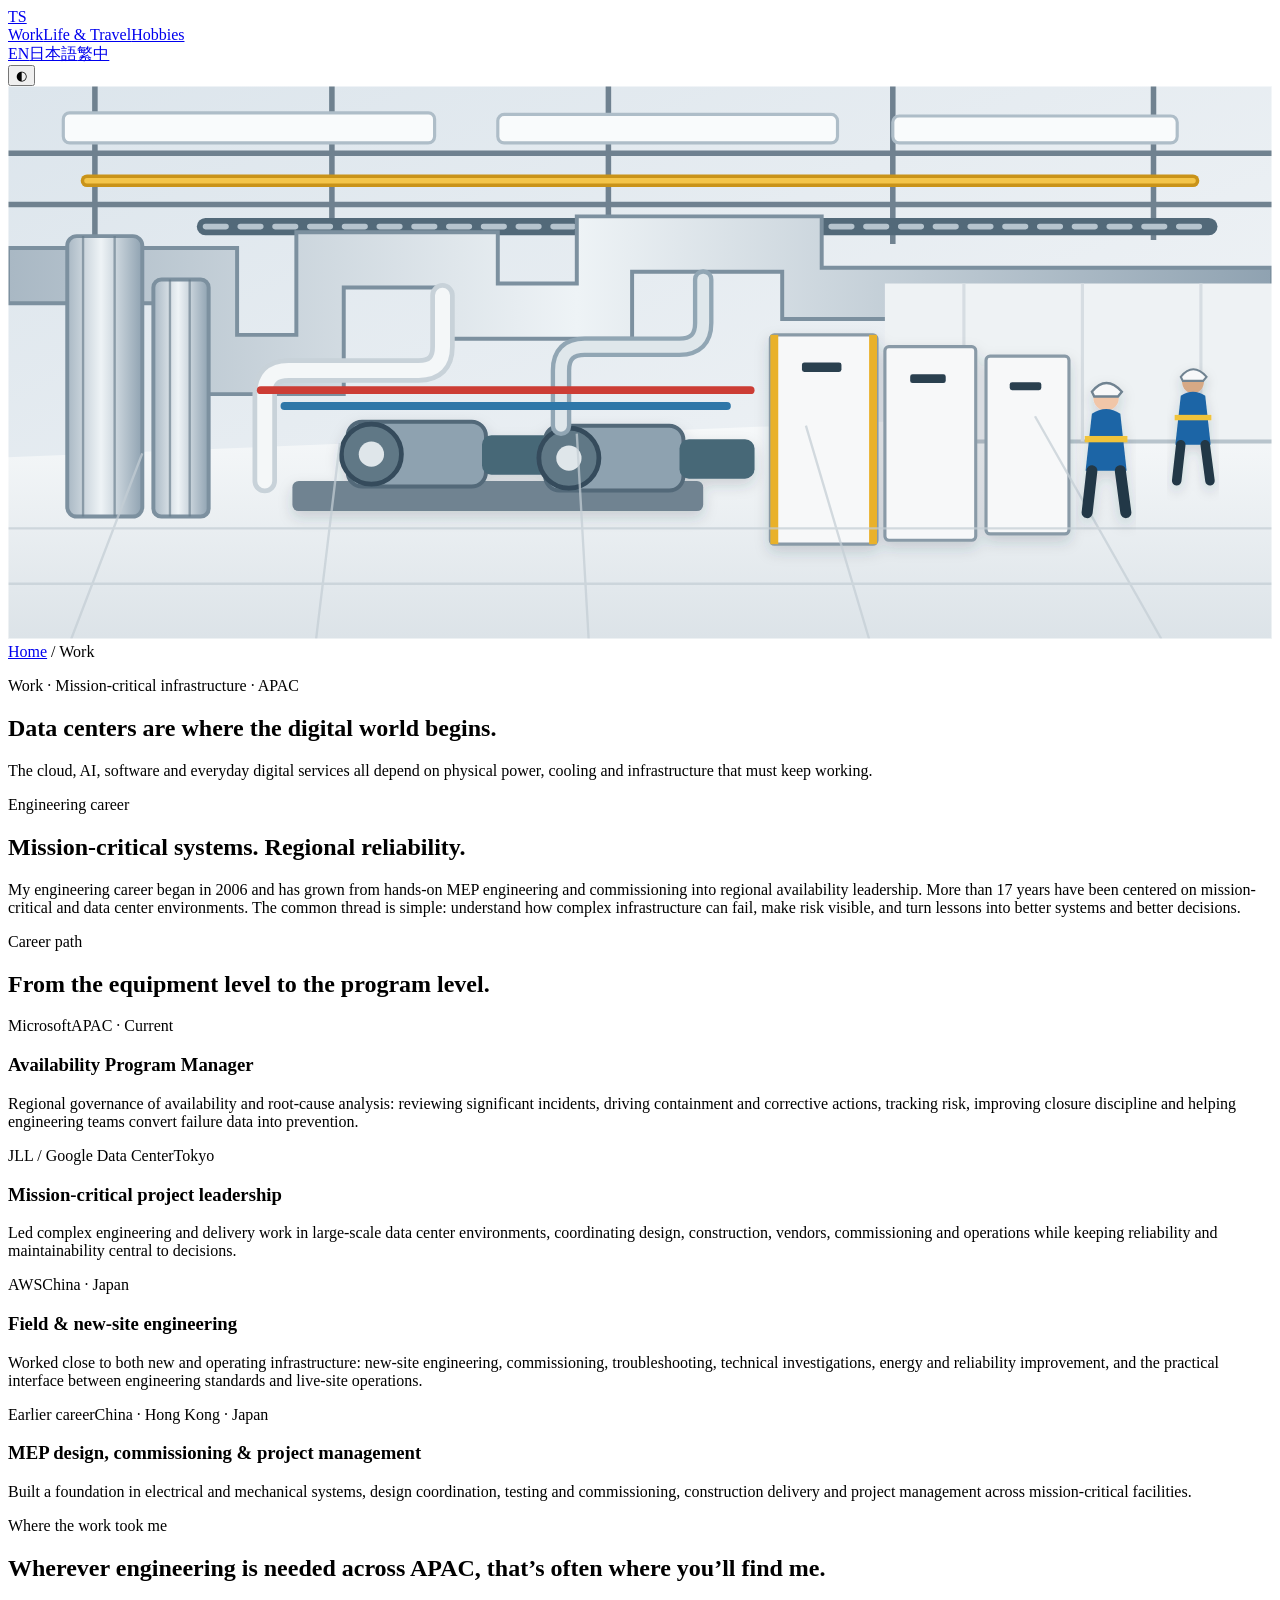
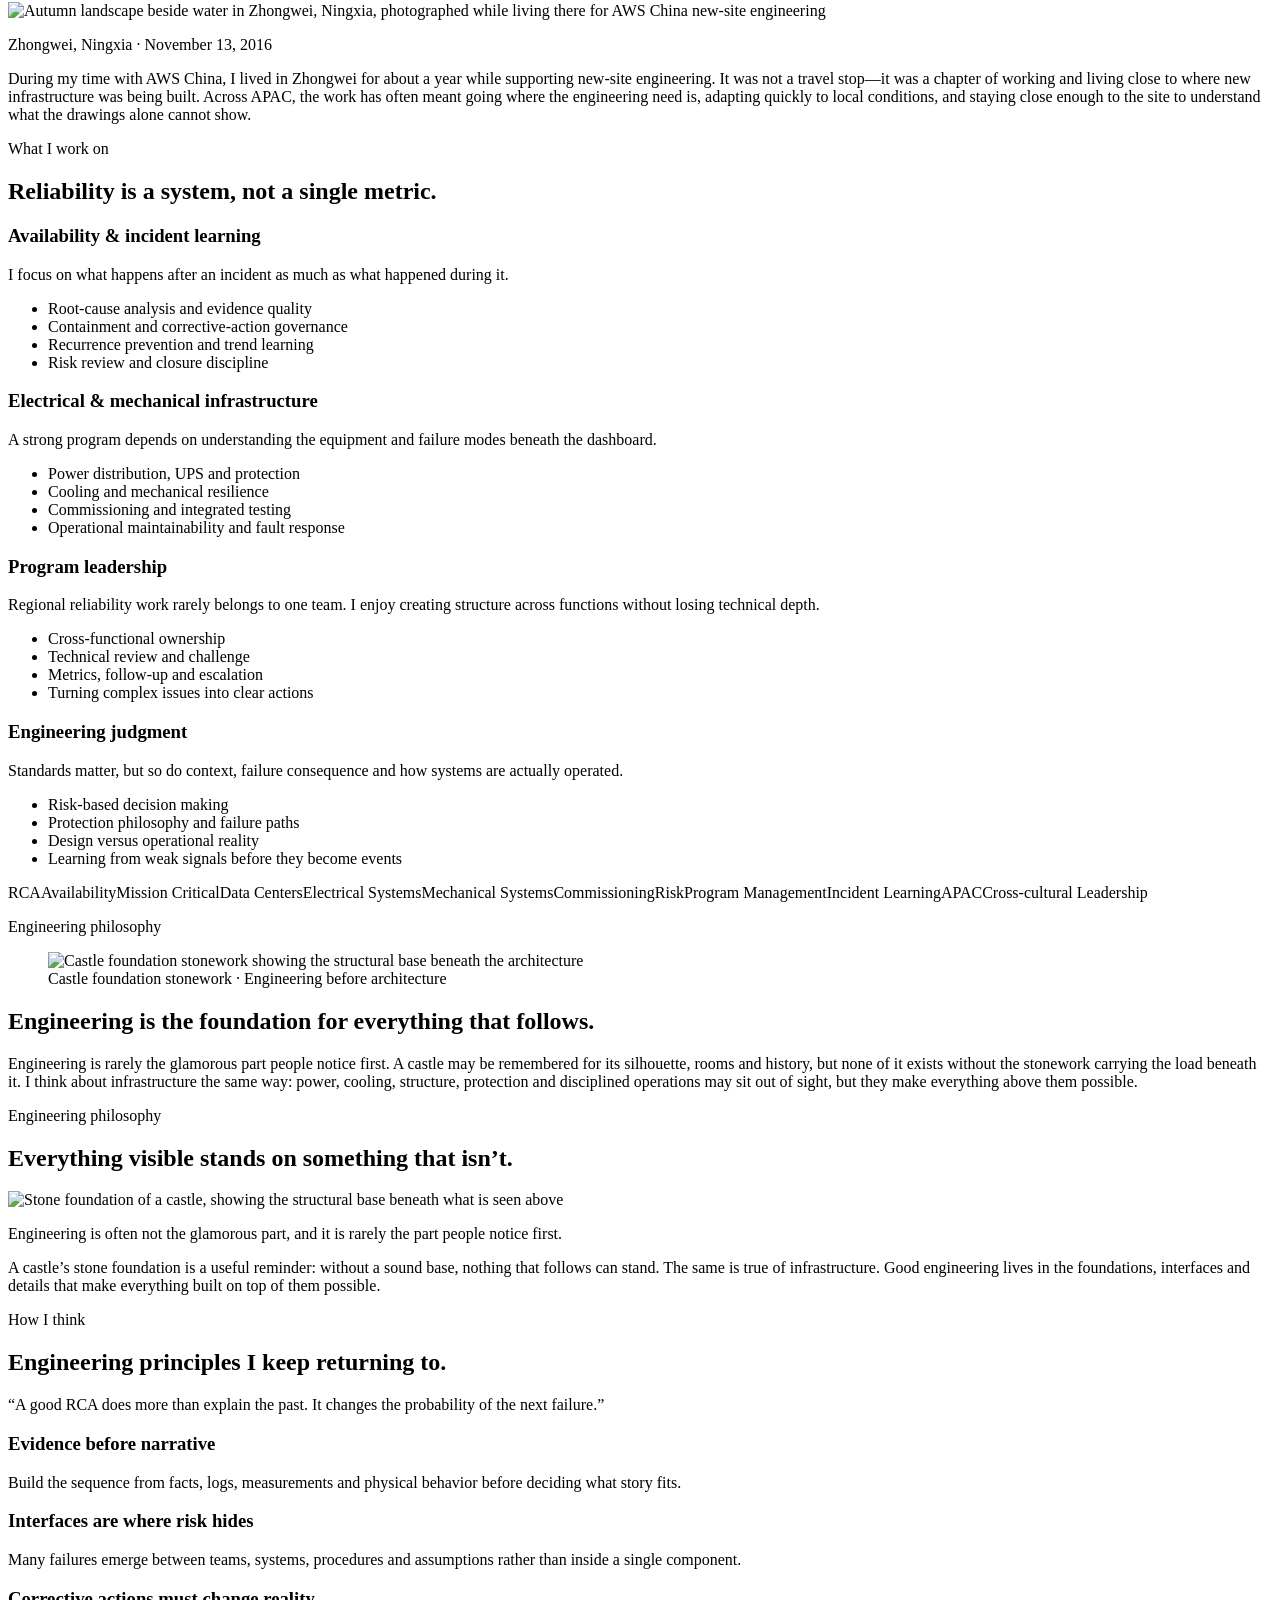
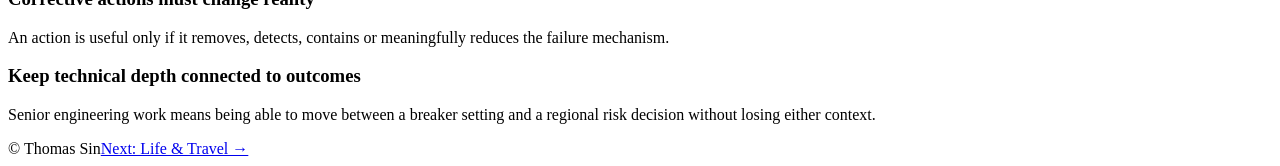
==== work.html @ 5a242810 "Make Work hero reliable with vector artwork" ====
<!doctype html><html lang="en"><head><meta charset="utf-8"><meta name="viewport" content="width=device-width,initial-scale=1"><meta name="description" content="Thomas Sin — mission-critical infrastructure, availability, RCA and engineering leadership across APAC."><title>Work | Thomas Sin</title><link rel="stylesheet" href="styles.css"></head><body>
<header><a class="brand" href="./">TS</a><nav><a href="work.html">Work</a><a href="life.html">Life & Travel</a><a href="interests.html">Hobbies</a></nav><div class="header-actions"><div class="languages"><a class="active" href="work.html">EN</a><a href="ja/work.html">日本語</a><a href="zh/work.html">繁中</a></div><button id="theme">◐</button></div></header>
<main><section class="work-hero"><div class="work-hero-inner"><img src="assets/work-dc-hero.svg?v=20260928-svg1" alt="Stylized illustration of data centre mechanical and electrical infrastructure" loading="eager"><div class="work-hero-copy"><div class="breadcrumbs"><a href="./">Home</a> / Work</div><p class="soul-kicker">Work · Mission-critical infrastructure · APAC</p><h1>Data centers are where the digital world begins.</h1><p>The cloud, AI, software and everyday digital services all depend on physical power, cooling and infrastructure that must keep working.</p></div></div></section><section class="page-section work-overview"><p class="kicker">Engineering career</p><h2>Mission-critical systems. Regional reliability.</h2><p class="page-lead">My engineering career began in 2006 and has grown from hands-on MEP engineering and commissioning into regional availability leadership. More than 17 years have been centered on mission-critical and data center environments. The common thread is simple: understand how complex infrastructure can fail, make risk visible, and turn lessons into better systems and better decisions.</p></section>
<section class="page-section"><p class="kicker">Career path</p><h2>From the equipment level to the program level.</h2><div class="timeline">
<article><div class="meta"><span>Microsoft</span><span>APAC · Current</span></div><h3>Availability Program Manager</h3><p>Regional governance of availability and root-cause analysis: reviewing significant incidents, driving containment and corrective actions, tracking risk, improving closure discipline and helping engineering teams convert failure data into prevention.</p></article>
<article><div class="meta"><span>JLL / Google Data Center</span><span>Tokyo</span></div><h3>Mission-critical project leadership</h3><p>Led complex engineering and delivery work in large-scale data center environments, coordinating design, construction, vendors, commissioning and operations while keeping reliability and maintainability central to decisions.</p></article>
<article><div class="meta"><span>AWS</span><span>China · Japan</span></div><h3>Field & new-site engineering</h3><p>Worked close to both new and operating infrastructure: new-site engineering, commissioning, troubleshooting, technical investigations, energy and reliability improvement, and the practical interface between engineering standards and live-site operations.</p></article>
<article><div class="meta"><span>Earlier career</span><span>China · Hong Kong · Japan</span></div><h3>MEP design, commissioning & project management</h3><p>Built a foundation in electrical and mechanical systems, design coordination, testing and commissioning, construction delivery and project management across mission-critical facilities.</p></article>
</div></section>
<section class="page-section field-story-section"><p class="kicker">Where the work took me</p><h2>Wherever engineering is needed across APAC, that’s often where you’ll find me.</h2><div class="field-story"><img src="assets/zhongwei-aws-2016-11-13.webp?v=20260926-3" alt="Autumn landscape beside water in Zhongwei, Ningxia, photographed while living there for AWS China new-site engineering" loading="lazy"><div class="field-story-copy"><p class="field-story-meta">Zhongwei, Ningxia · November 13, 2016</p><p>During my time with AWS China, I lived in Zhongwei for about a year while supporting new-site engineering. It was not a travel stop—it was a chapter of working and living close to where new infrastructure was being built. Across APAC, the work has often meant going where the engineering need is, adapting quickly to local conditions, and staying close enough to the site to understand what the drawings alone cannot show.</p></div></div></section>
<section class="page-section"><p class="kicker">What I work on</p><h2>Reliability is a system, not a single metric.</h2><div class="detail-grid">
<article class="detail-card"><h3>Availability & incident learning</h3><p>I focus on what happens after an incident as much as what happened during it.</p><ul><li>Root-cause analysis and evidence quality</li><li>Containment and corrective-action governance</li><li>Recurrence prevention and trend learning</li><li>Risk review and closure discipline</li></ul></article>
<article class="detail-card"><h3>Electrical & mechanical infrastructure</h3><p>A strong program depends on understanding the equipment and failure modes beneath the dashboard.</p><ul><li>Power distribution, UPS and protection</li><li>Cooling and mechanical resilience</li><li>Commissioning and integrated testing</li><li>Operational maintainability and fault response</li></ul></article>
<article class="detail-card"><h3>Program leadership</h3><p>Regional reliability work rarely belongs to one team. I enjoy creating structure across functions without losing technical depth.</p><ul><li>Cross-functional ownership</li><li>Technical review and challenge</li><li>Metrics, follow-up and escalation</li><li>Turning complex issues into clear actions</li></ul></article>
<article class="detail-card"><h3>Engineering judgment</h3><p>Standards matter, but so do context, failure consequence and how systems are actually operated.</p><ul><li>Risk-based decision making</li><li>Protection philosophy and failure paths</li><li>Design versus operational reality</li><li>Learning from weak signals before they become events</li></ul></article>
</div>
<div class="skill-cloud"><span>RCA</span><span>Availability</span><span>Mission Critical</span><span>Data Centers</span><span>Electrical Systems</span><span>Mechanical Systems</span><span>Commissioning</span><span>Risk</span><span>Program Management</span><span>Incident Learning</span><span>APAC</span><span>Cross-cultural Leadership</span></div></section>
<section class="page-section foundation-section"><p class="kicker">Engineering philosophy</p><div class="foundation-story"><figure><img src="assets/engineering-foundation-stonework.jpg?v=20260926" alt="Castle foundation stonework showing the structural base beneath the architecture" loading="lazy"><figcaption>Castle foundation stonework · Engineering before architecture</figcaption></figure><div class="foundation-copy"><h2>Engineering is the foundation for everything that follows.</h2><p>Engineering is rarely the glamorous part people notice first. A castle may be remembered for its silhouette, rooms and history, but none of it exists without the stonework carrying the load beneath it. I think about infrastructure the same way: power, cooling, structure, protection and disciplined operations may sit out of sight, but they make everything above them possible.</p></div></div></section><section class="page-section foundation-section"><p class="kicker">Engineering philosophy</p><h2>Everything visible stands on something that isn’t.</h2><div class="foundation-story"><img src="assets/castle-foundation-engineering.webp?v=20260926" alt="Stone foundation of a castle, showing the structural base beneath what is seen above" loading="lazy"><div class="foundation-copy"><p class="foundation-lead">Engineering is often not the glamorous part, and it is rarely the part people notice first.</p><p>A castle’s stone foundation is a useful reminder: without a sound base, nothing that follows can stand. The same is true of infrastructure. Good engineering lives in the foundations, interfaces and details that make everything built on top of them possible.</p></div></div></section><section class="page-section"><p class="kicker">How I think</p><h2>Engineering principles I keep returning to.</h2><p class="quote">“A good RCA does more than explain the past. It changes the probability of the next failure.”</p><div class="detail-grid"><article class="detail-card"><h3>Evidence before narrative</h3><p>Build the sequence from facts, logs, measurements and physical behavior before deciding what story fits.</p></article><article class="detail-card"><h3>Interfaces are where risk hides</h3><p>Many failures emerge between teams, systems, procedures and assumptions rather than inside a single component.</p></article><article class="detail-card"><h3>Corrective actions must change reality</h3><p>An action is useful only if it removes, detects, contains or meaningfully reduces the failure mechanism.</p></article><article class="detail-card"><h3>Keep technical depth connected to outcomes</h3><p>Senior engineering work means being able to move between a breaker setting and a regional risk decision without losing either context.</p></article></div></section>
</main><footer><span>© <span id="year"></span> Thomas Sin</span><a href="life.html">Next: Life & Travel →</a></footer><script src="script.js"></script></body></html>
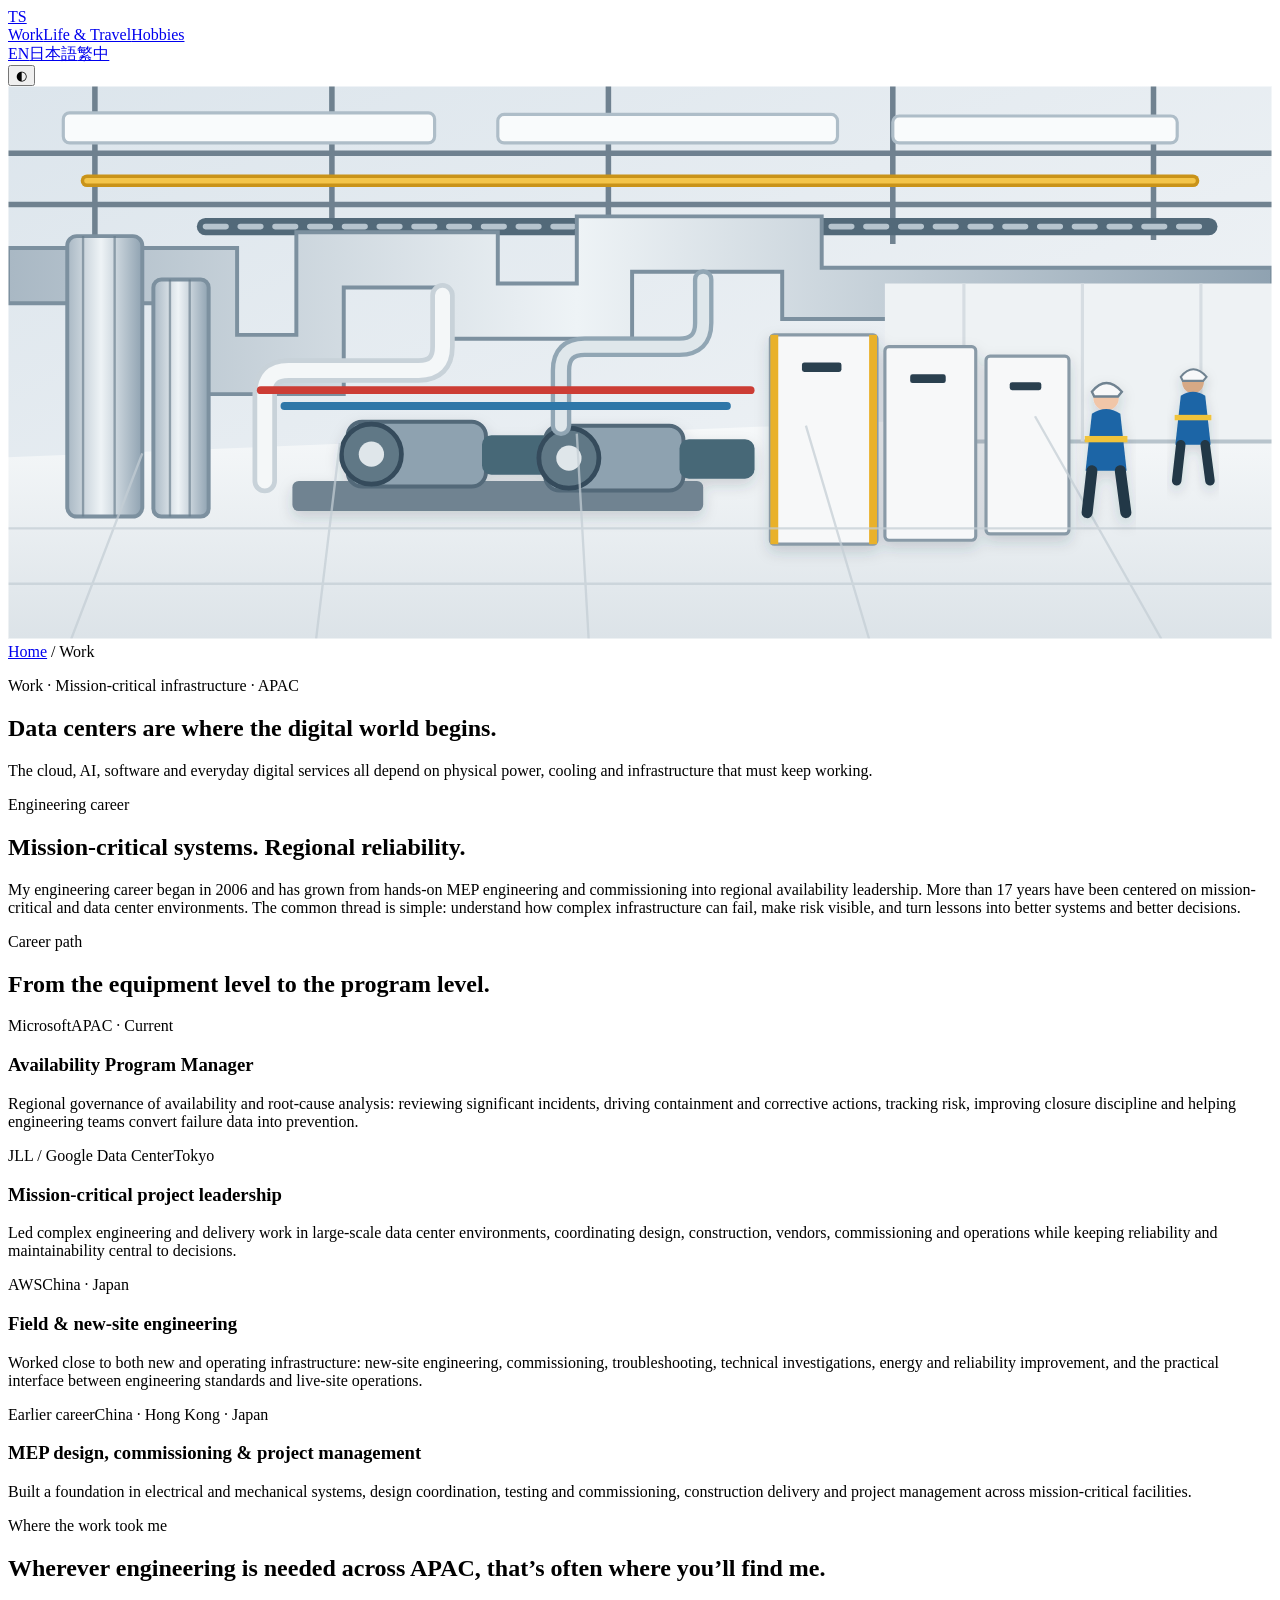
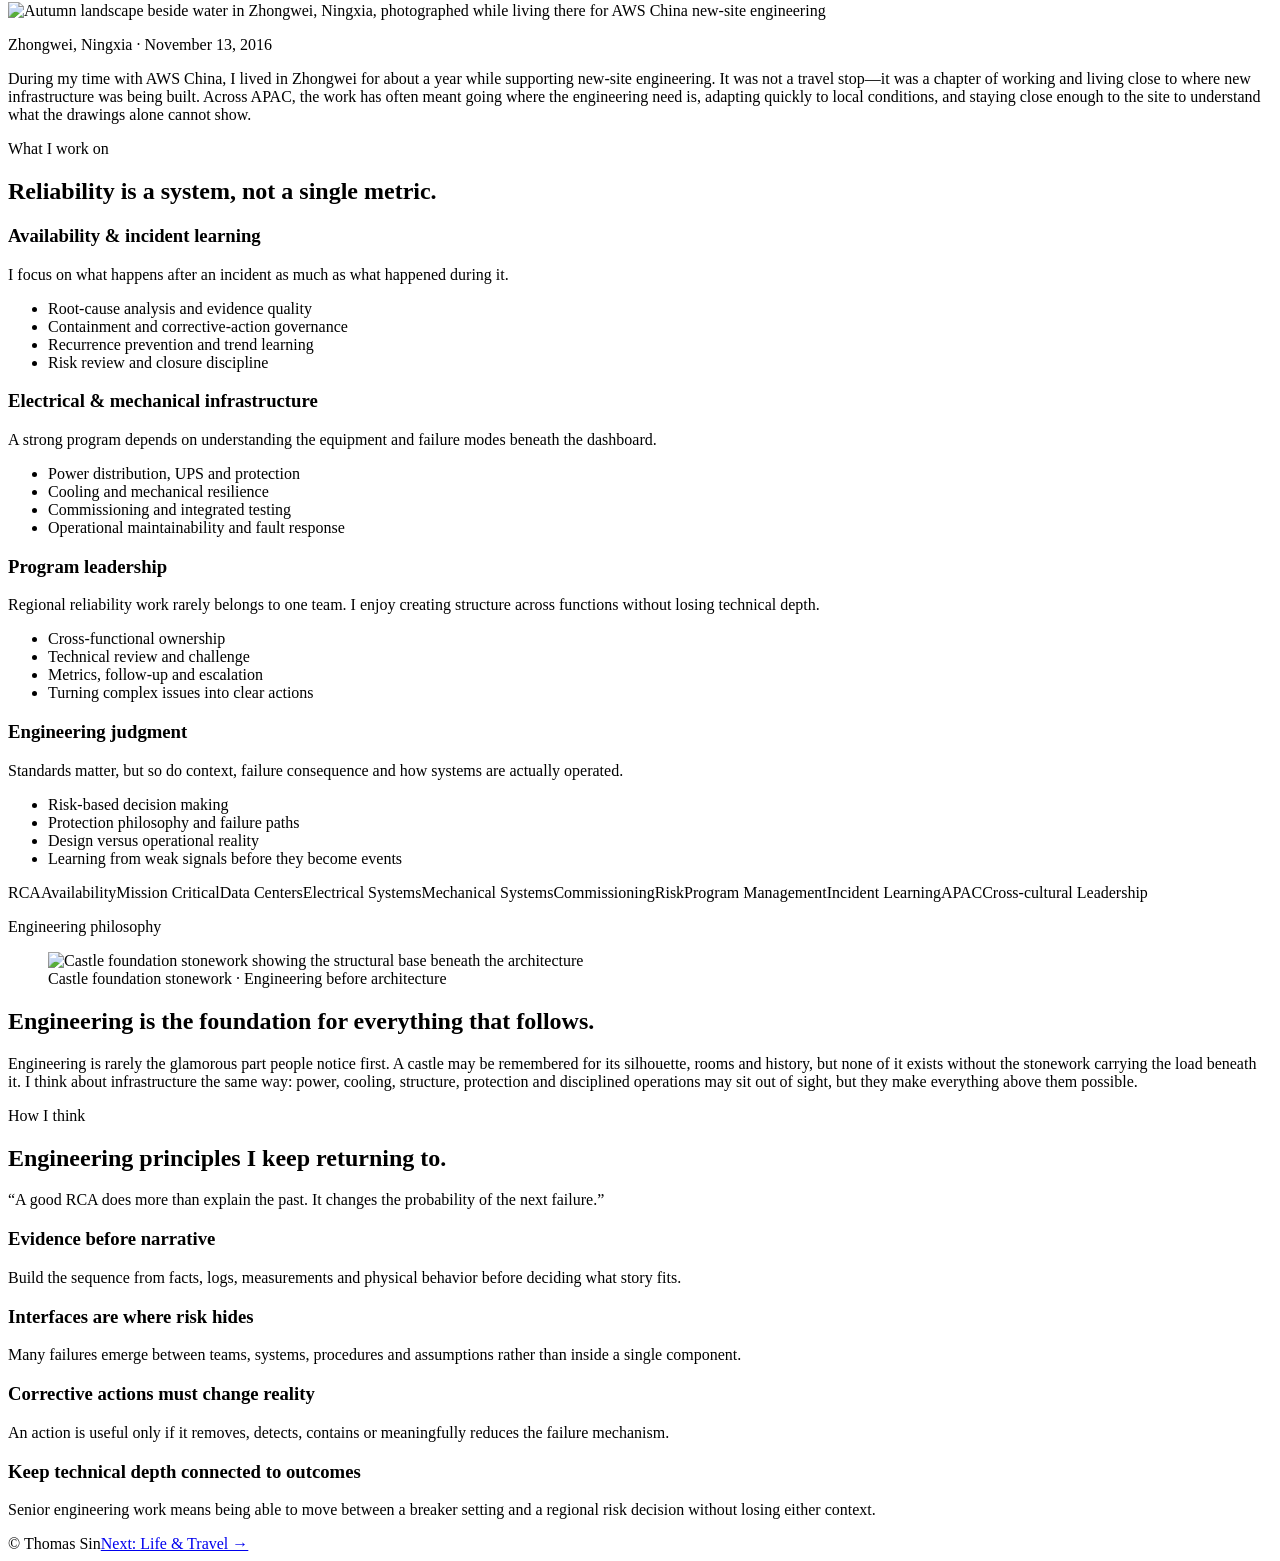
==== commit 2bfb39d4: "Fix castle foundation image on work.html" ====
--- a/work.html
+++ b/work.html
@@ -15,5 +15,5 @@
 <article class="detail-card"><h3>Engineering judgment</h3><p>Standards matter, but so do context, failure consequence and how systems are actually operated.</p><ul><li>Risk-based decision making</li><li>Protection philosophy and failure paths</li><li>Design versus operational reality</li><li>Learning from weak signals before they become events</li></ul></article>
 </div>
 <div class="skill-cloud"><span>RCA</span><span>Availability</span><span>Mission Critical</span><span>Data Centers</span><span>Electrical Systems</span><span>Mechanical Systems</span><span>Commissioning</span><span>Risk</span><span>Program Management</span><span>Incident Learning</span><span>APAC</span><span>Cross-cultural Leadership</span></div></section>
-<section class="page-section foundation-section"><p class="kicker">Engineering philosophy</p><div class="foundation-story"><figure><img src="assets/engineering-foundation-stonework.jpg?v=20260926" alt="Castle foundation stonework showing the structural base beneath the architecture" loading="lazy"><figcaption>Castle foundation stonework · Engineering before architecture</figcaption></figure><div class="foundation-copy"><h2>Engineering is the foundation for everything that follows.</h2><p>Engineering is rarely the glamorous part people notice first. A castle may be remembered for its silhouette, rooms and history, but none of it exists without the stonework carrying the load beneath it. I think about infrastructure the same way: power, cooling, structure, protection and disciplined operations may sit out of sight, but they make everything above them possible.</p></div></div></section><section class="page-section foundation-section"><p class="kicker">Engineering philosophy</p><h2>Everything visible stands on something that isn’t.</h2><div class="foundation-story"><img src="assets/castle-foundation-engineering.webp?v=20260926" alt="Stone foundation of a castle, showing the structural base beneath what is seen above" loading="lazy"><div class="foundation-copy"><p class="foundation-lead">Engineering is often not the glamorous part, and it is rarely the part people notice first.</p><p>A castle’s stone foundation is a useful reminder: without a sound base, nothing that follows can stand. The same is true of infrastructure. Good engineering lives in the foundations, interfaces and details that make everything built on top of them possible.</p></div></div></section><section class="page-section"><p class="kicker">How I think</p><h2>Engineering principles I keep returning to.</h2><p class="quote">“A good RCA does more than explain the past. It changes the probability of the next failure.”</p><div class="detail-grid"><article class="detail-card"><h3>Evidence before narrative</h3><p>Build the sequence from facts, logs, measurements and physical behavior before deciding what story fits.</p></article><article class="detail-card"><h3>Interfaces are where risk hides</h3><p>Many failures emerge between teams, systems, procedures and assumptions rather than inside a single component.</p></article><article class="detail-card"><h3>Corrective actions must change reality</h3><p>An action is useful only if it removes, detects, contains or meaningfully reduces the failure mechanism.</p></article><article class="detail-card"><h3>Keep technical depth connected to outcomes</h3><p>Senior engineering work means being able to move between a breaker setting and a regional risk decision without losing either context.</p></article></div></section>
+<section class="page-section foundation-section"><p class="kicker">Engineering philosophy</p><div class="foundation-story"><figure><img src="assets/castle-foundation-engineering.webp?v=20260928-foundation1" alt="Castle foundation stonework showing the structural base beneath the architecture" loading="lazy"><figcaption>Castle foundation stonework · Engineering before architecture</figcaption></figure><div class="foundation-copy"><h2>Engineering is the foundation for everything that follows.</h2><p>Engineering is rarely the glamorous part people notice first. A castle may be remembered for its silhouette, rooms and history, but none of it exists without the stonework carrying the load beneath it. I think about infrastructure the same way: power, cooling, structure, protection and disciplined operations may sit out of sight, but they make everything above them possible.</p></div></div></section><section class="page-section"><p class="kicker">How I think</p><h2>Engineering principles I keep returning to.</h2><p class="quote">“A good RCA does more than explain the past. It changes the probability of the next failure.”</p><div class="detail-grid"><article class="detail-card"><h3>Evidence before narrative</h3><p>Build the sequence from facts, logs, measurements and physical behavior before deciding what story fits.</p></article><article class="detail-card"><h3>Interfaces are where risk hides</h3><p>Many failures emerge between teams, systems, procedures and assumptions rather than inside a single component.</p></article><article class="detail-card"><h3>Corrective actions must change reality</h3><p>An action is useful only if it removes, detects, contains or meaningfully reduces the failure mechanism.</p></article><article class="detail-card"><h3>Keep technical depth connected to outcomes</h3><p>Senior engineering work means being able to move between a breaker setting and a regional risk decision without losing either context.</p></article></div></section>
 </main><footer><span>© <span id="year"></span> Thomas Sin</span><a href="life.html">Next: Life & Travel →</a></footer><script src="script.js"></script></body></html>
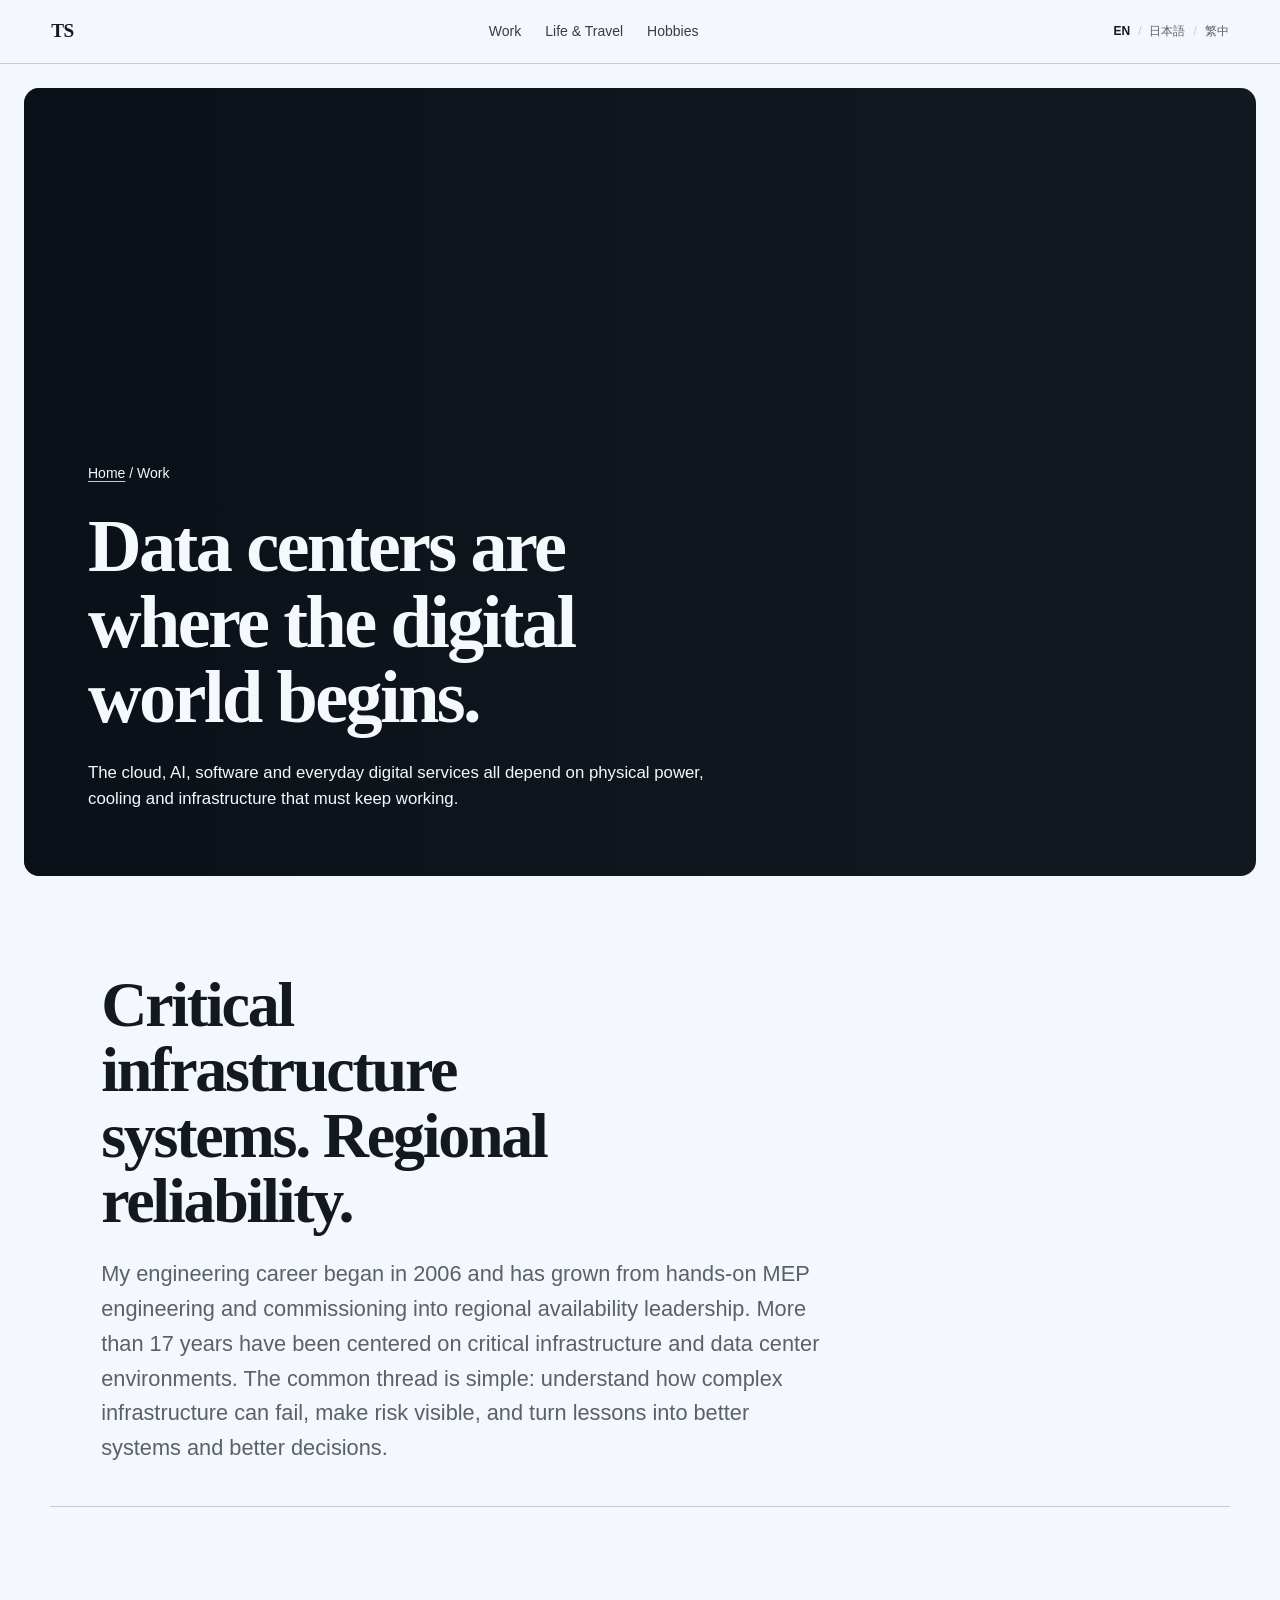
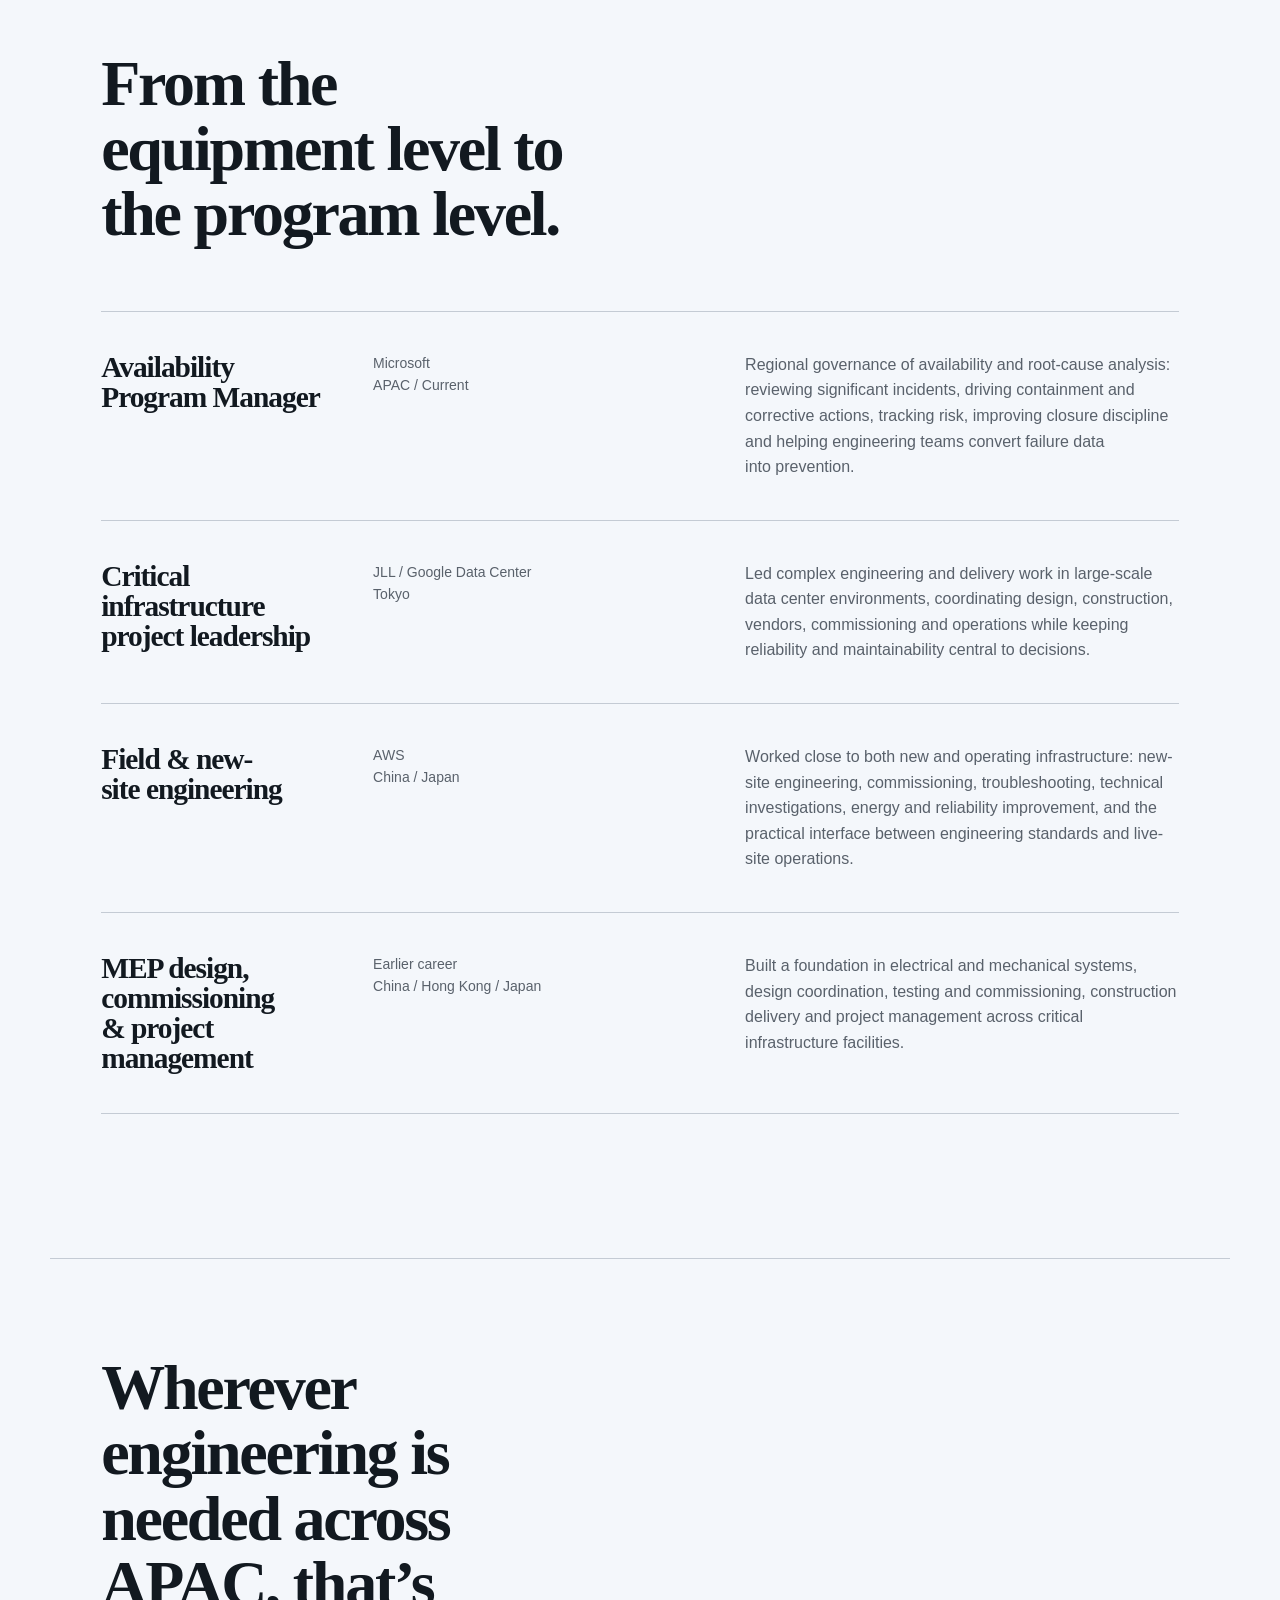
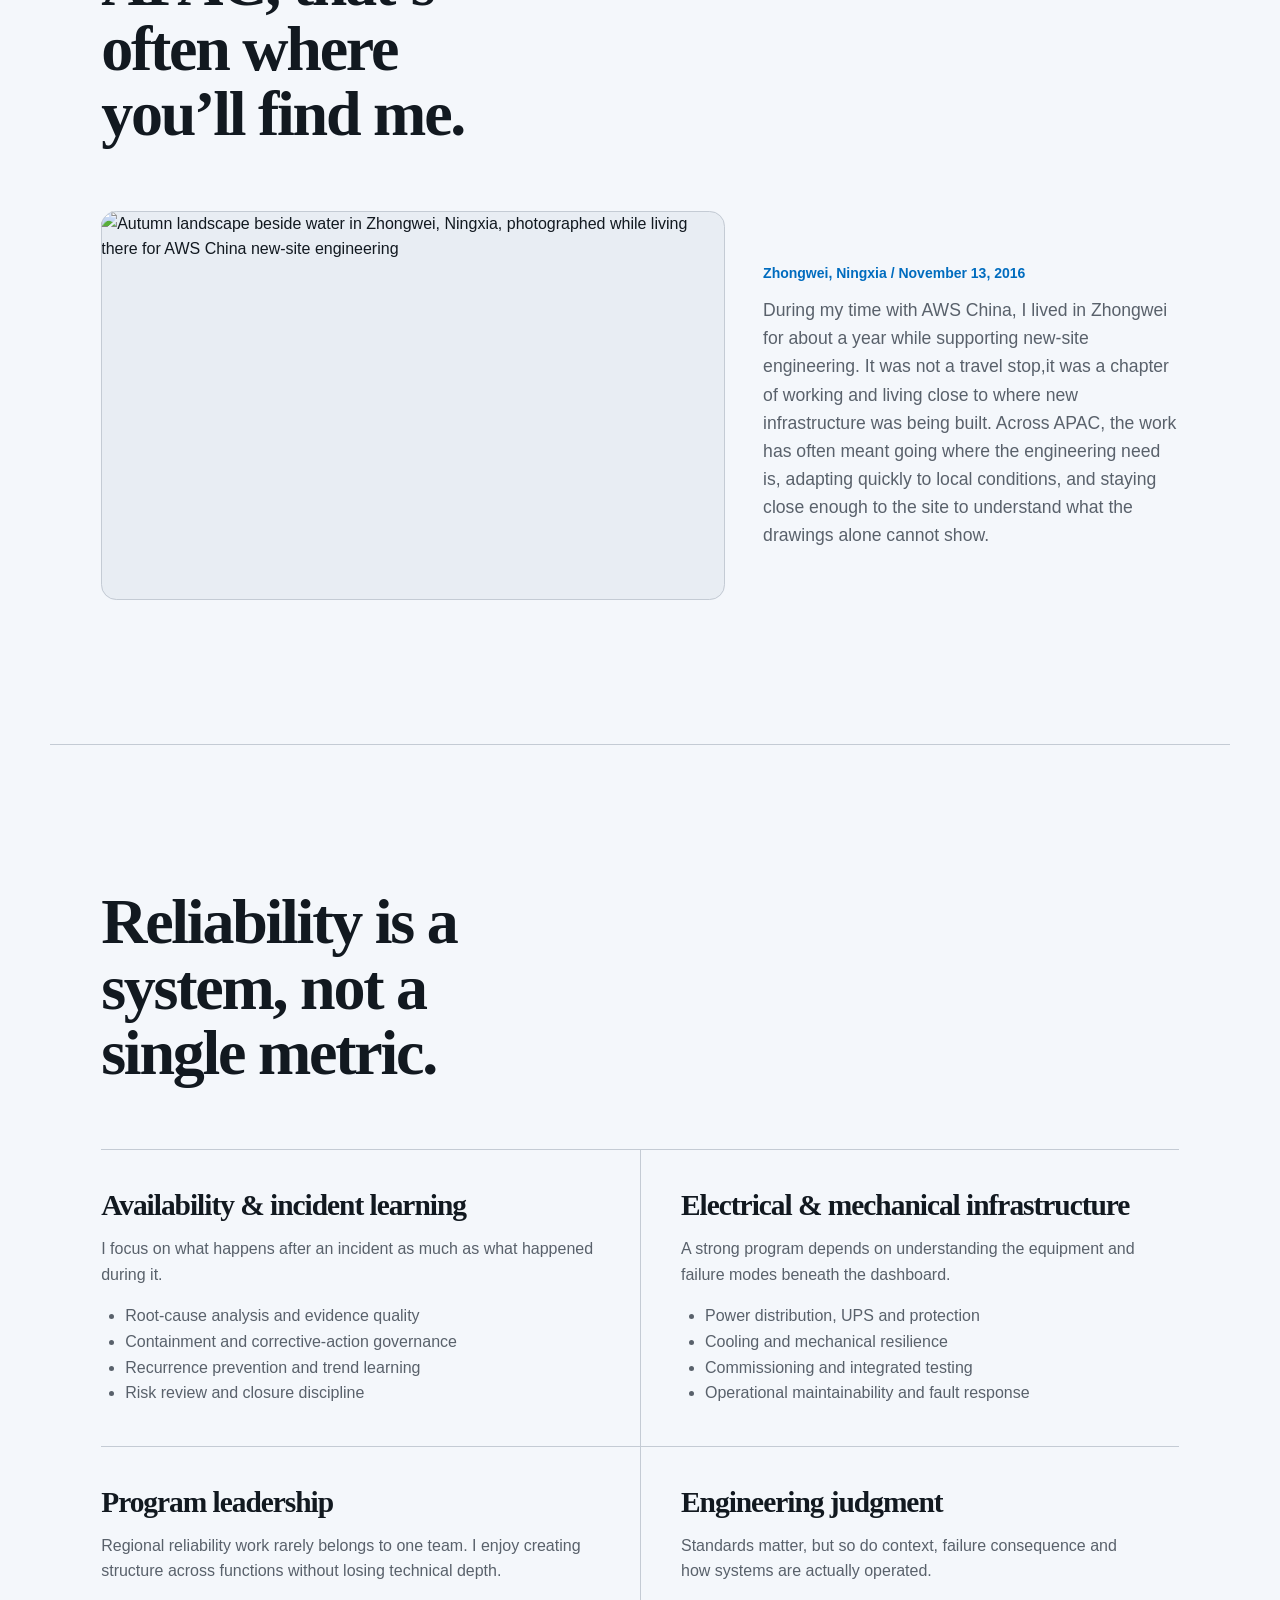
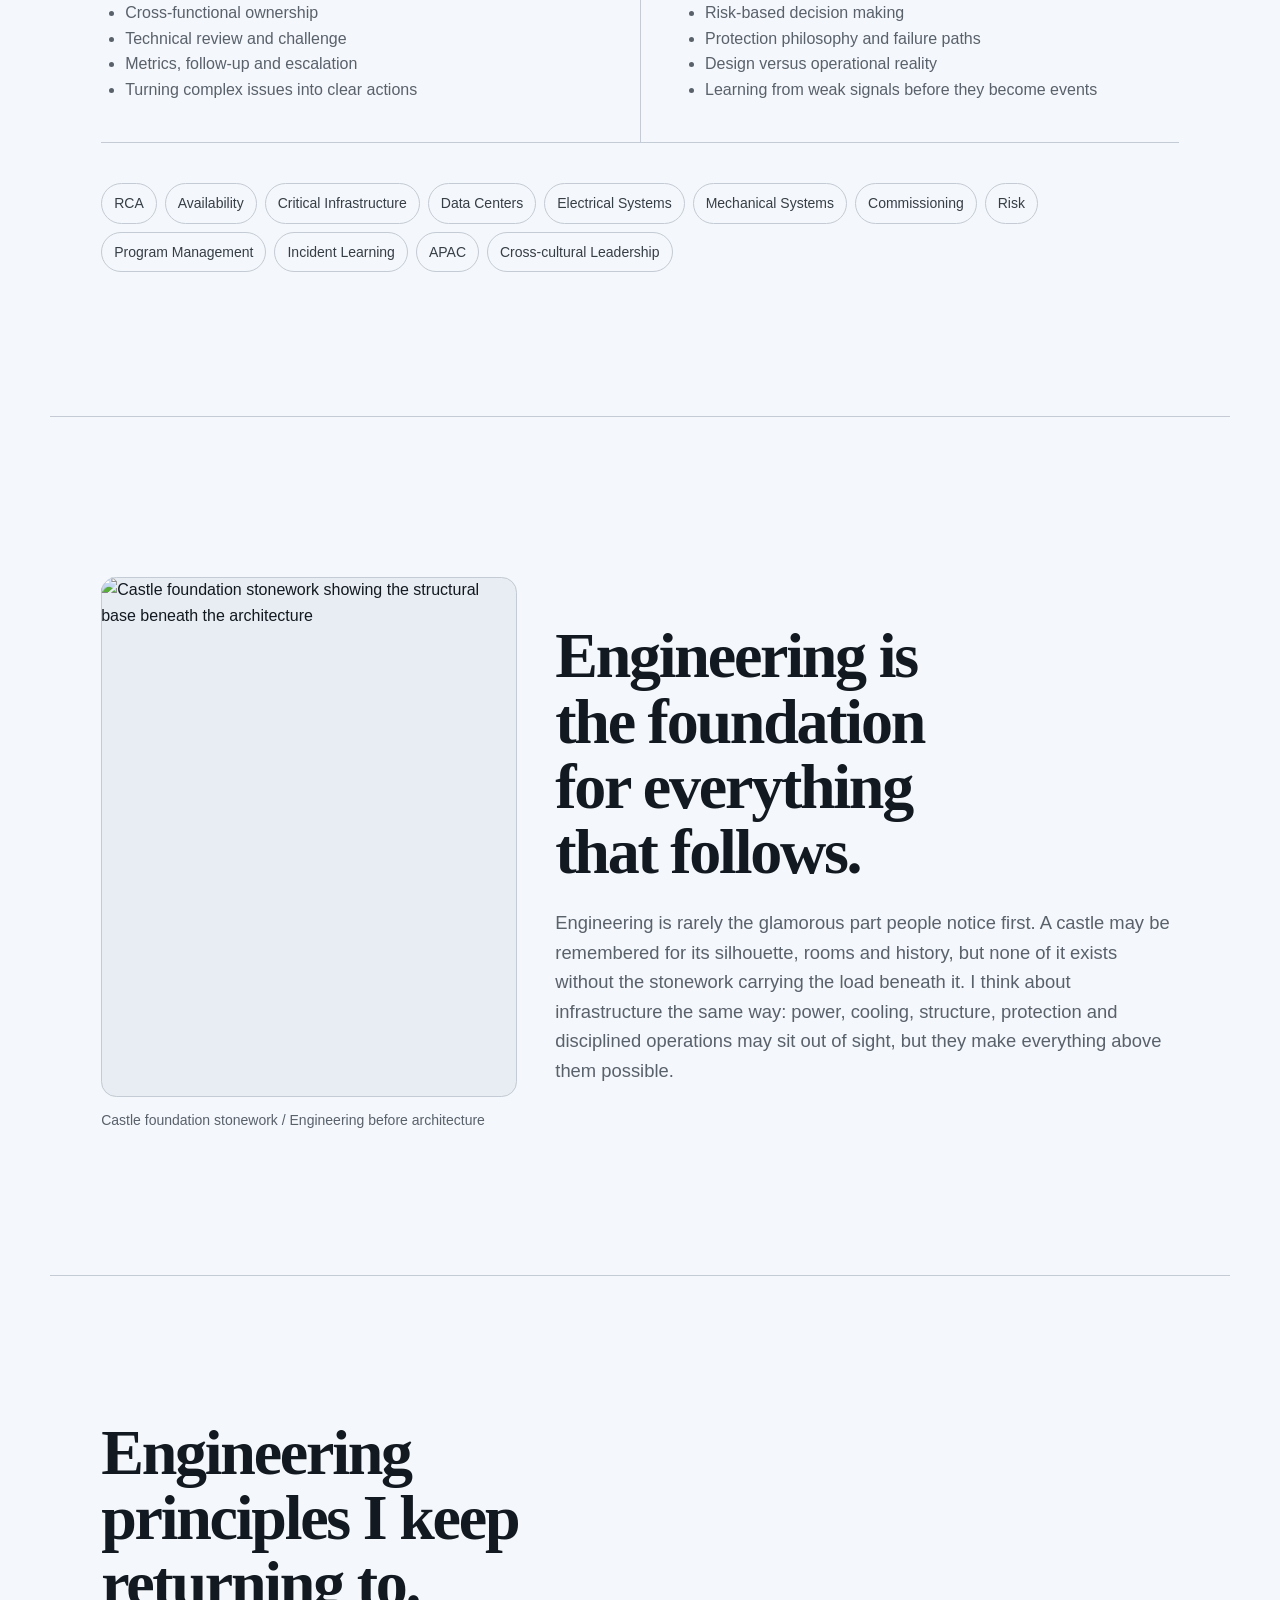
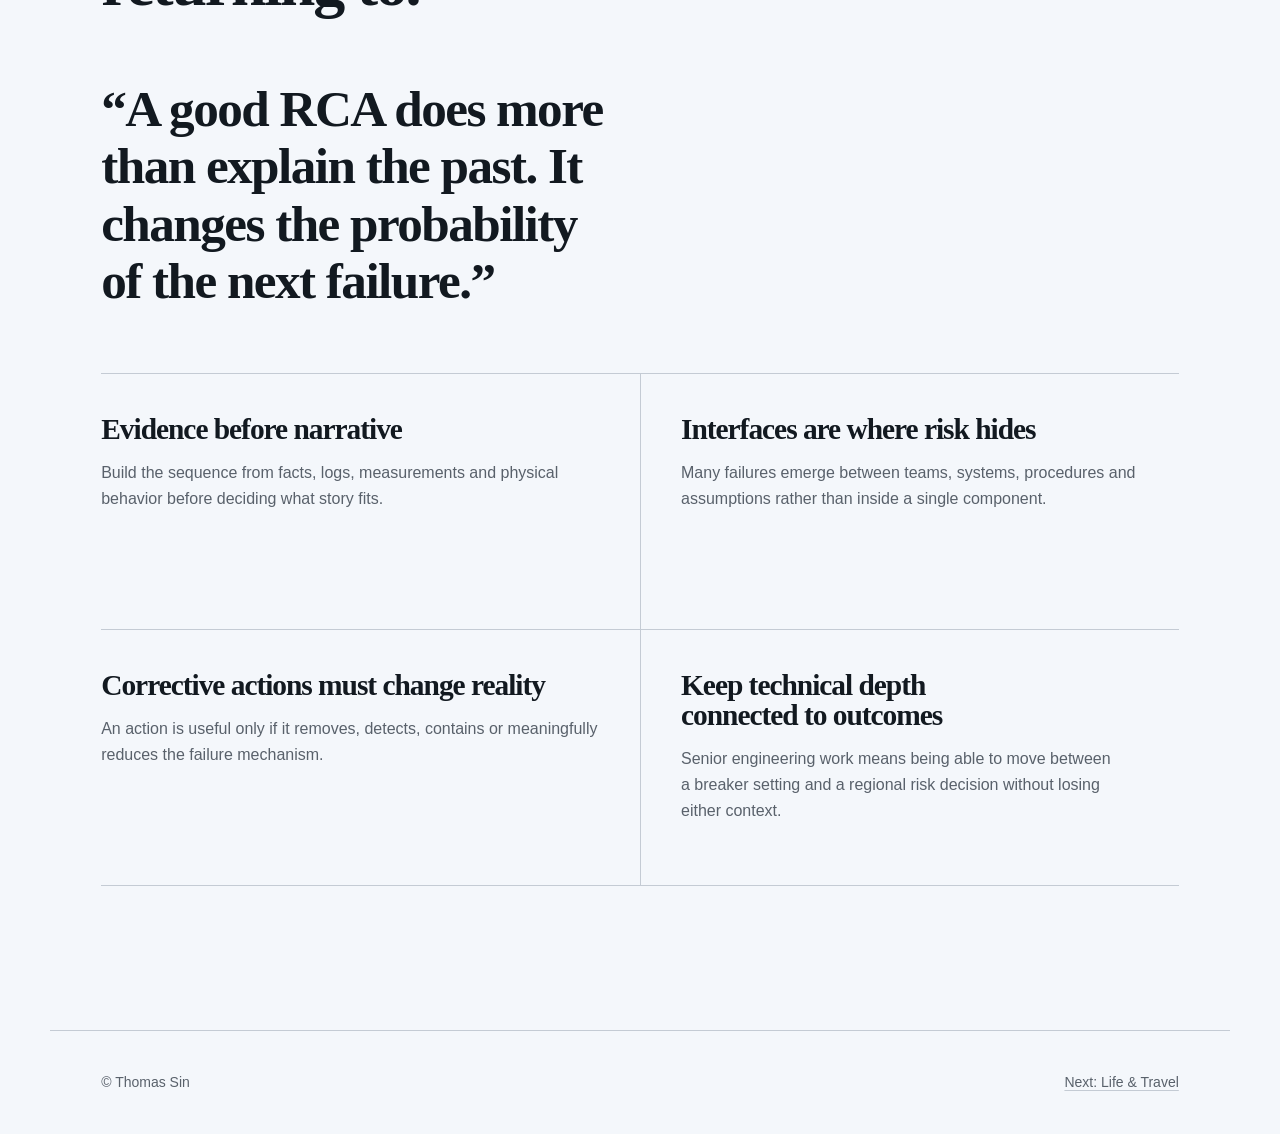
==== commit dfad8ad3: "Polish multilingual site and work hero Replace the illustrated work banner with a responsive license" ====
--- a/work.html
+++ b/work.html
@@ -1,19 +1,19 @@
-<!doctype html><html lang="en"><head><meta charset="utf-8"><meta name="viewport" content="width=device-width,initial-scale=1"><meta name="description" content="Thomas Sin — mission-critical infrastructure, availability, RCA and engineering leadership across APAC."><title>Work | Thomas Sin</title><link rel="stylesheet" href="styles.css"></head><body>
-<header><a class="brand" href="./">TS</a><nav><a href="work.html">Work</a><a href="life.html">Life & Travel</a><a href="interests.html">Hobbies</a></nav><div class="header-actions"><div class="languages"><a class="active" href="work.html">EN</a><a href="ja/work.html">日本語</a><a href="zh/work.html">繁中</a></div><button id="theme">◐</button></div></header>
-<main><section class="work-hero"><div class="work-hero-inner"><img src="assets/work-dc-hero.svg?v=20260928-svg1" alt="Stylized illustration of data centre mechanical and electrical infrastructure" loading="eager"><div class="work-hero-copy"><div class="breadcrumbs"><a href="./">Home</a> / Work</div><p class="soul-kicker">Work · Mission-critical infrastructure · APAC</p><h1>Data centers are where the digital world begins.</h1><p>The cloud, AI, software and everyday digital services all depend on physical power, cooling and infrastructure that must keep working.</p></div></div></section><section class="page-section work-overview"><p class="kicker">Engineering career</p><h2>Mission-critical systems. Regional reliability.</h2><p class="page-lead">My engineering career began in 2006 and has grown from hands-on MEP engineering and commissioning into regional availability leadership. More than 17 years have been centered on mission-critical and data center environments. The common thread is simple: understand how complex infrastructure can fail, make risk visible, and turn lessons into better systems and better decisions.</p></section>
-<section class="page-section"><p class="kicker">Career path</p><h2>From the equipment level to the program level.</h2><div class="timeline">
-<article><div class="meta"><span>Microsoft</span><span>APAC · Current</span></div><h3>Availability Program Manager</h3><p>Regional governance of availability and root-cause analysis: reviewing significant incidents, driving containment and corrective actions, tracking risk, improving closure discipline and helping engineering teams convert failure data into prevention.</p></article>
-<article><div class="meta"><span>JLL / Google Data Center</span><span>Tokyo</span></div><h3>Mission-critical project leadership</h3><p>Led complex engineering and delivery work in large-scale data center environments, coordinating design, construction, vendors, commissioning and operations while keeping reliability and maintainability central to decisions.</p></article>
-<article><div class="meta"><span>AWS</span><span>China · Japan</span></div><h3>Field & new-site engineering</h3><p>Worked close to both new and operating infrastructure: new-site engineering, commissioning, troubleshooting, technical investigations, energy and reliability improvement, and the practical interface between engineering standards and live-site operations.</p></article>
-<article><div class="meta"><span>Earlier career</span><span>China · Hong Kong · Japan</span></div><h3>MEP design, commissioning & project management</h3><p>Built a foundation in electrical and mechanical systems, design coordination, testing and commissioning, construction delivery and project management across mission-critical facilities.</p></article>
+<!doctype html><html lang="en"><head><meta charset="utf-8"><meta name="viewport" content="width=device-width,initial-scale=1"><meta name="description" content="Thomas Sin, critical infrastructure, availability, RCA and engineering leadership across APAC."><title>Work | Thomas Sin</title><link rel="stylesheet" href="styles.css"></head><body><a class="skip" href="#main">Skip to content</a>
+<header><a class="brand" href="./" aria-label="Thomas Sin home">TS</a><nav><a href="work.html">Work</a><a href="life.html">Life & Travel</a><a href="interests.html">Hobbies</a></nav><div class="header-actions"><div class="languages"><a class="active" href="work.html">EN</a><a href="ja/work.html">日本語</a><a href="zh/work.html">繁中</a></div></div></header>
+<main id="main"><section class="work-hero"><div class="work-hero-inner"><img src="assets/work-dc-hero.webp?v=20260928-photo2" srcset="assets/work-dc-hero-960.webp?v=20260928-photo2 960w, assets/work-dc-hero.webp?v=20260928-photo2 1920w" sizes="(max-width: 780px) calc(100vw - 24px), min(1360px, calc(100vw - 44px))" width="1920" height="1080" alt="Illuminated server racks inside the Pionen data center" loading="eager" fetchpriority="high" decoding="async"><div class="work-hero-copy"><div class="breadcrumbs"><a href="./">Home</a> / Work</div><h1>Data centers are where the digital world begins.</h1><p>The cloud, AI, software and everyday digital services all depend on physical power, cooling and infrastructure that must keep working.</p></div></div></section><section class="page-section work-overview"><h2>Critical infrastructure systems. Regional reliability.</h2><p class="page-lead">My engineering career began in 2006 and has grown from hands-on MEP engineering and commissioning into regional availability leadership. More than 17 years have been centered on critical infrastructure and data center environments. The common thread is simple: understand how complex infrastructure can fail, make risk visible, and turn lessons into better systems and better decisions.</p></section>
+<section class="page-section"><h2>From the equipment level to the program level.</h2><div class="timeline">
+<article><h3>Availability Program Manager</h3><div class="meta"><span>Microsoft</span><span>APAC / Current</span></div><p>Regional governance of availability and root-cause analysis: reviewing significant incidents, driving containment and corrective actions, tracking risk, improving closure discipline and helping engineering teams convert failure data into prevention.</p></article>
+<article><h3>Critical infrastructure project leadership</h3><div class="meta"><span>JLL / Google Data Center</span><span>Tokyo</span></div><p>Led complex engineering and delivery work in large-scale data center environments, coordinating design, construction, vendors, commissioning and operations while keeping reliability and maintainability central to decisions.</p></article>
+<article><h3>Field & new-site engineering</h3><div class="meta"><span>AWS</span><span>China / Japan</span></div><p>Worked close to both new and operating infrastructure: new-site engineering, commissioning, troubleshooting, technical investigations, energy and reliability improvement, and the practical interface between engineering standards and live-site operations.</p></article>
+<article><h3>MEP design, commissioning & project management</h3><div class="meta"><span>Earlier career</span><span>China / Hong Kong / Japan</span></div><p>Built a foundation in electrical and mechanical systems, design coordination, testing and commissioning, construction delivery and project management across critical infrastructure facilities.</p></article>
 </div></section>
-<section class="page-section field-story-section"><p class="kicker">Where the work took me</p><h2>Wherever engineering is needed across APAC, that’s often where you’ll find me.</h2><div class="field-story"><img src="assets/zhongwei-aws-2016-11-13.webp?v=20260926-3" alt="Autumn landscape beside water in Zhongwei, Ningxia, photographed while living there for AWS China new-site engineering" loading="lazy"><div class="field-story-copy"><p class="field-story-meta">Zhongwei, Ningxia · November 13, 2016</p><p>During my time with AWS China, I lived in Zhongwei for about a year while supporting new-site engineering. It was not a travel stop—it was a chapter of working and living close to where new infrastructure was being built. Across APAC, the work has often meant going where the engineering need is, adapting quickly to local conditions, and staying close enough to the site to understand what the drawings alone cannot show.</p></div></div></section>
-<section class="page-section"><p class="kicker">What I work on</p><h2>Reliability is a system, not a single metric.</h2><div class="detail-grid">
+<section class="page-section field-story-section"><h2>Wherever engineering is needed across APAC, that’s often where you’ll find me.</h2><div class="field-story"><img src="assets/zhongwei-aws-2016-11-13.webp?v=20260926-3" width="800" height="450" alt="Autumn landscape beside water in Zhongwei, Ningxia, photographed while living there for AWS China new-site engineering" loading="lazy"><div class="field-story-copy"><p class="field-story-meta">Zhongwei, Ningxia / November 13, 2016</p><p>During my time with AWS China, I lived in Zhongwei for about a year while supporting new-site engineering. It was not a travel stop,it was a chapter of working and living close to where new infrastructure was being built. Across APAC, the work has often meant going where the engineering need is, adapting quickly to local conditions, and staying close enough to the site to understand what the drawings alone cannot show.</p></div></div></section>
+<section class="page-section"><h2>Reliability is a system, not a single metric.</h2><div class="detail-grid">
 <article class="detail-card"><h3>Availability & incident learning</h3><p>I focus on what happens after an incident as much as what happened during it.</p><ul><li>Root-cause analysis and evidence quality</li><li>Containment and corrective-action governance</li><li>Recurrence prevention and trend learning</li><li>Risk review and closure discipline</li></ul></article>
 <article class="detail-card"><h3>Electrical & mechanical infrastructure</h3><p>A strong program depends on understanding the equipment and failure modes beneath the dashboard.</p><ul><li>Power distribution, UPS and protection</li><li>Cooling and mechanical resilience</li><li>Commissioning and integrated testing</li><li>Operational maintainability and fault response</li></ul></article>
 <article class="detail-card"><h3>Program leadership</h3><p>Regional reliability work rarely belongs to one team. I enjoy creating structure across functions without losing technical depth.</p><ul><li>Cross-functional ownership</li><li>Technical review and challenge</li><li>Metrics, follow-up and escalation</li><li>Turning complex issues into clear actions</li></ul></article>
 <article class="detail-card"><h3>Engineering judgment</h3><p>Standards matter, but so do context, failure consequence and how systems are actually operated.</p><ul><li>Risk-based decision making</li><li>Protection philosophy and failure paths</li><li>Design versus operational reality</li><li>Learning from weak signals before they become events</li></ul></article>
 </div>
-<div class="skill-cloud"><span>RCA</span><span>Availability</span><span>Mission Critical</span><span>Data Centers</span><span>Electrical Systems</span><span>Mechanical Systems</span><span>Commissioning</span><span>Risk</span><span>Program Management</span><span>Incident Learning</span><span>APAC</span><span>Cross-cultural Leadership</span></div></section>
-<section class="page-section foundation-section"><p class="kicker">Engineering philosophy</p><div class="foundation-story"><figure><img src="assets/castle-foundation-engineering.webp?v=20260928-foundation1" alt="Castle foundation stonework showing the structural base beneath the architecture" loading="lazy"><figcaption>Castle foundation stonework · Engineering before architecture</figcaption></figure><div class="foundation-copy"><h2>Engineering is the foundation for everything that follows.</h2><p>Engineering is rarely the glamorous part people notice first. A castle may be remembered for its silhouette, rooms and history, but none of it exists without the stonework carrying the load beneath it. I think about infrastructure the same way: power, cooling, structure, protection and disciplined operations may sit out of sight, but they make everything above them possible.</p></div></div></section><section class="page-section"><p class="kicker">How I think</p><h2>Engineering principles I keep returning to.</h2><p class="quote">“A good RCA does more than explain the past. It changes the probability of the next failure.”</p><div class="detail-grid"><article class="detail-card"><h3>Evidence before narrative</h3><p>Build the sequence from facts, logs, measurements and physical behavior before deciding what story fits.</p></article><article class="detail-card"><h3>Interfaces are where risk hides</h3><p>Many failures emerge between teams, systems, procedures and assumptions rather than inside a single component.</p></article><article class="detail-card"><h3>Corrective actions must change reality</h3><p>An action is useful only if it removes, detects, contains or meaningfully reduces the failure mechanism.</p></article><article class="detail-card"><h3>Keep technical depth connected to outcomes</h3><p>Senior engineering work means being able to move between a breaker setting and a regional risk decision without losing either context.</p></article></div></section>
-</main><footer><span>© <span id="year"></span> Thomas Sin</span><a href="life.html">Next: Life & Travel →</a></footer><script src="script.js"></script></body></html>+<div class="skill-cloud"><span>RCA</span><span>Availability</span><span>Critical Infrastructure</span><span>Data Centers</span><span>Electrical Systems</span><span>Mechanical Systems</span><span>Commissioning</span><span>Risk</span><span>Program Management</span><span>Incident Learning</span><span>APAC</span><span>Cross-cultural Leadership</span></div></section>
+<section class="page-section foundation-section"><div class="foundation-story"><figure><img src="assets/castle-foundation-engineering.webp?v=20260928-foundation1" width="400" height="710" alt="Castle foundation stonework showing the structural base beneath the architecture" loading="lazy"><figcaption>Castle foundation stonework / Engineering before architecture</figcaption></figure><div class="foundation-copy"><h2>Engineering is the foundation for everything that follows.</h2><p>Engineering is rarely the glamorous part people notice first. A castle may be remembered for its silhouette, rooms and history, but none of it exists without the stonework carrying the load beneath it. I think about infrastructure the same way: power, cooling, structure, protection and disciplined operations may sit out of sight, but they make everything above them possible.</p></div></div></section><section class="page-section"><h2>Engineering principles I keep returning to.</h2><p class="quote">“A good RCA does more than explain the past. It changes the probability of the next failure.”</p><div class="detail-grid"><article class="detail-card"><h3>Evidence before narrative</h3><p>Build the sequence from facts, logs, measurements and physical behavior before deciding what story fits.</p></article><article class="detail-card"><h3>Interfaces are where risk hides</h3><p>Many failures emerge between teams, systems, procedures and assumptions rather than inside a single component.</p></article><article class="detail-card"><h3>Corrective actions must change reality</h3><p>An action is useful only if it removes, detects, contains or meaningfully reduces the failure mechanism.</p></article><article class="detail-card"><h3>Keep technical depth connected to outcomes</h3><p>Senior engineering work means being able to move between a breaker setting and a regional risk decision without losing either context.</p></article></div></section>
+</main><footer><span>© <span id="year"></span> Thomas Sin</span><a href="life.html">Next: Life & Travel</a></footer><script src="script.js"></script></body></html>
--- a/styles.css
+++ b/styles.css
@@ -0,0 +1,228 @@
+/* Hallmark · v2.0.0 · built: the project · redesign: polish · genre: editorial · job: understand Thomas Sin's work and life · surface: restrained · axis: left-biased · nav: quiet edge-aligned bar · footer: colophon · hero: statement home, poster inner pages · imagery: the owner's photographs · signature: lived engineering and travel photographs */
+/* Hallmark · pre-emit critique: P4 H4 E4 S5 R4 V4 · weakest: E, the legacy one-line markup limits semantic composition; removed card chrome and repeated labels instead of restructuring routes */
+:root{
+  color-scheme:light;
+  --color-paper:oklch(97.5% .006 250);
+  --color-paper-2:oklch(94.5% .01 250);
+  --color-paper-3:oklch(91% .014 250);
+  --color-ink:oklch(21% .018 250);
+  --color-ink-2:oklch(36% .018 250);
+  --color-muted:oklch(49% .018 250);
+  --color-rule:oklch(84% .014 250);
+  --color-accent:oklch(52% .16 248);
+  --color-accent-hover:oklch(46% .16 248);
+  --color-accent-ink:oklch(98% .006 250);
+  --color-focus:oklch(61% .2 248);
+  --color-overlay:oklch(16% .02 250 / .78);
+  --color-overlay-soft:oklch(16% .02 250 / .18);
+  --color-photo-text:oklch(98% .006 250);
+  --color-transparent:oklch(16% .02 250 / 0);
+  --font-body:"Aptos","Segoe UI","Noto Sans JP","Noto Sans TC",sans-serif;
+  --font-display:"Iowan Old Style","Palatino Linotype","Noto Serif JP","Noto Serif TC",serif;
+  --text-sm:.875rem;
+  --text-md:1rem;
+  --text-lead:clamp(1.15rem,1.7vw,1.4rem);
+  --text-title:clamp(1.45rem,2.3vw,2rem);
+  --text-section:clamp(2.45rem,5vw,4.5rem);
+  --text-display:clamp(3.6rem,8.5vw,7rem);
+  --space-3xs:.125rem;
+  --space-2xs:.25rem;
+  --space-xs:.5rem;
+  --space-sm:.75rem;
+  --space-md:1rem;
+  --space-lg:1.5rem;
+  --space-xl:2.5rem;
+  --space-2xl:4rem;
+  --space-3xl:6rem;
+  --space-4xl:9rem;
+  --container:73.75rem;
+  --gutter:clamp(1.25rem,4vw,4rem);
+  --gap-columns:clamp(1.25rem,3vw,2.5rem);
+  --radius-card:1.25rem;
+  --radius-image:clamp(.75rem,1.2vw,1.25rem);
+  --dur-micro:120ms;
+  --dur-short:220ms;
+  --ease-out:cubic-bezier(.2,.8,.2,1);
+  --z-sticky-nav:300;
+}
+*{box-sizing:border-box}
+html,body{overflow-x:clip}
+html{scroll-behavior:smooth;background:var(--color-paper);scroll-padding-top:4.5rem}
+body{margin:0;background:var(--color-paper);color:var(--color-ink);font-family:var(--font-body);font-size:var(--text-md);line-height:1.6;font-synthesis:none;-webkit-font-smoothing:antialiased;text-rendering:optimizeLegibility}
+html{scrollbar-color:var(--color-muted) var(--color-paper-2)}
+::selection{background:var(--color-accent);color:var(--color-accent-ink)}
+a{color:inherit;text-decoration-color:var(--color-rule);text-underline-offset:.2em}
+a:hover{text-decoration-color:var(--color-accent)}
+a:focus-visible,button:focus-visible,[tabindex]:focus-visible{outline:.125rem solid var(--color-focus);outline-offset:.25rem}
+img{display:block;max-width:100%;height:auto}
+h1,h2,h3,h4{min-width:0;margin:0;color:var(--color-ink);font-family:var(--font-display);font-weight:600;line-height:1.02;letter-spacing:-.035em;overflow-wrap:break-word;text-wrap:balance}
+p{ text-wrap:pretty }
+.skip{position:absolute;top:calc(-1 * var(--space-3xl));left:var(--space-md);z-index:500;padding:var(--space-xs) var(--space-md);background:var(--color-ink);color:var(--color-paper);text-decoration:none}
+.skip:focus-visible{top:var(--space-md)}
+header{position:sticky;top:0;z-index:var(--z-sticky-nav);width:100%;min-height:4rem;padding-inline:var(--gutter);display:grid;grid-template-columns:auto minmax(0,1fr) auto;align-items:center;gap:var(--gap-columns);background:var(--color-paper);border-bottom:.0625rem solid var(--color-rule)}
+.brand{font-family:var(--font-display);font-size:1.2rem;font-weight:700;letter-spacing:-.02em;text-decoration:none}
+nav{justify-self:center;display:flex;gap:var(--space-lg);font-size:var(--text-sm);color:var(--color-ink-2)}
+nav a,.languages a{padding-block:var(--space-xs);text-decoration:none;transition:color var(--dur-short) var(--ease-out)}
+nav a:hover,.languages a:hover{color:var(--color-accent)}
+.header-actions,.languages{display:flex;align-items:center}
+.header-actions{gap:var(--space-md)}
+.languages{gap:var(--space-xs);font-size:.75rem;color:var(--color-muted)}
+.languages a.active{color:var(--color-ink);font-weight:700}
+.languages a+a:before{content:"/";margin-right:var(--space-xs);color:var(--color-rule)}
+main{overflow:visible}
+.hero,.section,.page-hero,.page-section,footer{width:min(100%,var(--container));margin-inline:auto;padding-inline:var(--gutter)}
+.hero{min-height:calc(100dvh - 4rem);display:flex;flex-direction:column;justify-content:center;padding-block:var(--space-3xl)}
+.hero h1{max-width:17ch;font-size:clamp(3.6rem,7vw,6rem)}
+.lead,.page-lead,.section-intro,.copy{color:var(--color-muted)}
+.lead{max-width:48rem;margin:var(--space-lg) 0 0;font-size:var(--text-lead)}
+.page-lead{max-width:45rem;margin:var(--space-lg) 0 0;font-size:var(--text-lead)}
+.actions{display:flex;flex-wrap:wrap;gap:var(--space-sm);margin-top:var(--space-lg)}
+.btn{display:inline-flex;align-items:center;justify-content:center;min-height:3rem;padding-inline:var(--space-lg);border:.0625rem solid var(--color-rule);border-radius:999px;background:var(--color-paper);color:var(--color-ink);font:600 var(--text-md)/1 var(--font-body);text-decoration:none;cursor:pointer;transition:background-color var(--dur-short) var(--ease-out),transform var(--dur-micro) var(--ease-out)}
+.btn:hover{background:var(--color-paper-2);text-decoration:none}
+.btn:active{transform:translateY(.0625rem)}
+.btn[aria-disabled="true"],.btn:disabled{opacity:.55;cursor:not-allowed;transform:none}
+.btn.primary{border-color:var(--color-accent);background:var(--color-accent);color:var(--color-accent-ink)}
+.btn.primary:hover{background:var(--color-accent-hover)}
+.contact-actions{margin-top:var(--space-lg)}
+.metrics{display:grid;grid-template-columns:repeat(3,minmax(0,1fr));margin-top:var(--space-3xl);border-top:.0625rem solid var(--color-rule)}
+.metrics div{min-height:8.5rem;padding:var(--space-lg) var(--space-lg) var(--space-lg) 0;display:flex;flex-direction:column;justify-content:flex-end;border-right:.0625rem solid var(--color-rule)}
+.metrics div+div{padding-left:var(--space-lg)}
+.metrics div:last-child{border-right:0}
+.metrics strong{font-family:var(--font-display);font-size:clamp(2.25rem,4vw,3.4rem);letter-spacing:-.04em;line-height:1}
+.metrics span{max-width:15rem;margin-top:var(--space-xs);color:var(--color-muted);font-size:var(--text-sm)}
+.section,.page-section{padding-block:var(--space-4xl)}
+.section+.section,.page-section+.page-section{border-top:.0625rem solid var(--color-rule)}
+.page-hero{padding-block:var(--space-3xl) var(--space-4xl)}
+.page-hero h1{max-width:15ch;font-size:clamp(3.5rem,7vw,5.5rem)}
+.section h2,.page-section h2{max-width:16ch;font-size:var(--text-section)}
+.section-intro{max-width:40rem;margin-top:var(--space-lg);font-size:1.15rem}
+.portal-grid{display:grid;grid-template-columns:minmax(0,1.2fr) minmax(0,.8fr);gap:0;margin-top:var(--space-2xl);border-top:.0625rem solid var(--color-rule)}
+.portal-card{position:relative;min-height:18rem;padding:var(--space-xl) var(--space-xl) var(--space-xl) 0;display:flex;flex-direction:column;border-bottom:.0625rem solid var(--color-rule);text-decoration:none}
+.portal-card:nth-child(even){padding-left:var(--space-xl);border-left:.0625rem solid var(--color-rule)}
+.portal-card:last-child{grid-column:1/-1;min-height:14rem}
+.portal-card .num{color:var(--color-muted);font-size:var(--text-sm);font-variant-numeric:tabular-nums}
+.portal-card h3{max-width:12ch;margin-top:auto;font-size:var(--text-title)}
+.portal-card p{max-width:38rem;margin:var(--space-sm) 0 var(--space-lg);color:var(--color-muted)}
+.portal-card .arrow{color:var(--color-accent);font-size:var(--text-sm);font-weight:700}
+.portal-card:hover h3{color:var(--color-accent)}
+.split{display:grid;grid-template-columns:minmax(0,.9fr) minmax(0,1.1fr);gap:var(--gap-columns)}
+.copy{font-size:1.2rem}
+.copy p:first-child{margin-top:0}
+.timeline,.story-list{margin-top:var(--space-2xl);border-top:.0625rem solid var(--color-rule)}
+.timeline article{display:grid;grid-template-columns:minmax(8rem,.7fr) minmax(0,1fr) minmax(0,1.3fr);gap:var(--gap-columns);padding-block:var(--space-xl);border-bottom:.0625rem solid var(--color-rule)}
+.timeline h3,.story h3,.interest-row h3{font-size:var(--text-title)}
+.timeline p,.story p,.interest-row p{margin:0;color:var(--color-muted)}
+.meta{display:flex;flex-direction:column;color:var(--color-muted);font-size:var(--text-sm)}
+.cards,.detail-grid{display:grid;grid-template-columns:repeat(2,minmax(0,1fr));gap:0;margin-top:var(--space-2xl);border-top:.0625rem solid var(--color-rule)}
+.cards article,.detail-card{min-height:16rem;padding:var(--space-xl) var(--space-xl) var(--space-xl) 0;border-bottom:.0625rem solid var(--color-rule)}
+.cards article:nth-child(even),.detail-card:nth-child(even){padding-left:var(--space-xl);border-left:.0625rem solid var(--color-rule)}
+.cards article>span{color:var(--color-muted);font-size:var(--text-sm)}
+.cards h3,.detail-card h3{margin-top:var(--space-2xl);font-size:var(--text-title)}
+.detail-card h3{margin-top:0;margin-bottom:var(--space-sm)}
+.cards p,.detail-card p,.detail-card li{color:var(--color-muted)}
+.detail-card ul{padding-left:var(--space-lg);margin-bottom:0}
+.skill-cloud{display:flex;flex-wrap:wrap;gap:var(--space-xs);margin-top:var(--space-xl)}
+.skill-cloud span{padding:var(--space-xs) var(--space-sm);border:.0625rem solid var(--color-rule);border-radius:999px;font-size:var(--text-sm);color:var(--color-ink-2)}
+.story{padding-block:var(--space-xl);border-bottom:.0625rem solid var(--color-rule)}
+.story>div{display:grid;grid-template-columns:minmax(12rem,.65fr) minmax(0,1.35fr);gap:var(--space-sm) var(--gap-columns)}
+.story h3{grid-column:1;grid-row:1}
+.story .story-meta{grid-column:1;grid-row:2;margin:0}
+.story p:not(.story-meta){grid-column:2;grid-row:1/3}
+.story .actions{grid-column:2}
+.story .story-meta,.breadcrumbs,.feature-photo figcaption,.foundation-story figcaption{font-size:var(--text-sm);color:var(--color-muted)}
+.story p{max-width:47rem}
+.quote{max-width:20ch;margin:var(--space-2xl) 0 0;font-family:var(--font-display);font-size:clamp(2rem,4vw,3.5rem);font-weight:600;line-height:1.12;letter-spacing:-.03em}
+.photo-grid{display:grid;grid-template-columns:minmax(0,1.25fr) minmax(0,.75fr);gap:var(--gap-columns);margin-top:var(--space-2xl)}
+.interest-row{display:grid;grid-template-columns:minmax(7rem,.35fr) minmax(0,.65fr) minmax(0,1fr);gap:var(--gap-columns);padding-block:var(--space-xl);border-top:.0625rem solid var(--color-rule)}
+.interest-row:last-child{border-bottom:.0625rem solid var(--color-rule)}
+.interest-row .index{font-size:var(--text-sm);color:var(--color-muted)}
+.endurance-row{display:block}
+.endurance-row>.index{margin-bottom:var(--space-lg)}
+.endurance-row>.feature-photo{max-width:47rem}
+.note{margin-top:var(--space-xl);padding:var(--space-lg);background:var(--color-paper-2);color:var(--color-muted)}
+.breadcrumbs{margin-bottom:var(--space-lg)}
+.feature-photo{margin:var(--space-xl) 0 0}
+.feature-photo img,.foundation-story img,.field-story>img{width:100%;object-fit:cover;border-radius:var(--radius-image);background:var(--color-paper-2);outline:.0625rem solid var(--color-rule);outline-offset:-.0625rem}
+.feature-photo figcaption,.foundation-story figcaption{margin-top:var(--space-sm)}
+.feature-photo.landscape img{aspect-ratio:16/9;object-position:center 62%}
+.feature-photo.snowboard img{aspect-ratio:16/8.5;object-position:center 48%}
+.feature-photo.portrait{max-width:38.75rem}
+.feature-photo.portrait img{aspect-ratio:4/5;object-position:center 52%}
+.feature-photo.cycling{margin-top:var(--space-xl)}
+.feature-photo.cycling img{aspect-ratio:16/9;object-position:center 52%}
+.ride-story,.hike-story{max-width:47rem;margin:var(--space-sm) 0 var(--space-xl);color:var(--color-muted)}
+.ride-story strong,.hike-story strong{color:var(--color-ink)}
+.home-gallery{padding-top:var(--space-3xl)}
+.frame-grid{display:grid;grid-template-columns:minmax(0,1.35fr) minmax(0,.65fr);grid-template-rows:repeat(2,minmax(14rem,19rem));gap:var(--space-md);margin-top:var(--space-2xl)}
+.frame{position:relative;overflow:hidden;border-radius:var(--radius-image);background:var(--color-paper-2)}
+.frame-wide{grid-row:1/3}
+.frame img{width:100%;height:100%;object-fit:cover}
+.frame:after{content:"";position:absolute;inset:auto 0 0;height:45%;background:linear-gradient(var(--color-transparent),var(--color-overlay))}
+.frame span{position:absolute;left:var(--space-lg);right:var(--space-lg);bottom:var(--space-lg);z-index:2;color:var(--color-photo-text);font-size:var(--text-sm);font-weight:600}
+.frame:not(.frame-wide) img{object-position:center 45%}
+.travel-hero,.hobby-hero,.work-hero{width:min(100%,85rem);margin:var(--space-lg) auto 0;padding-inline:var(--space-lg)}
+.travel-hero-inner,.hobby-hero-inner,.work-hero-inner{position:relative;min-height:calc(100dvh - 7rem);overflow:hidden;border-radius:var(--radius-image);background:var(--color-ink);color:var(--color-photo-text)}
+.travel-hero-inner>img,.hobby-hero-inner>img,.work-hero-inner>img{position:absolute;inset:0;width:100%;height:100%;object-fit:cover}
+.travel-hero-inner>img{object-position:center 52%}
+.hobby-hero-inner>img{object-position:center 48%}
+.work-hero-inner>img{object-position:center 52%;filter:saturate(.82) contrast(1.05)}
+.travel-hero-inner:after,.hobby-hero-inner:after,.work-hero-inner:after{content:"";position:absolute;inset:0;background:linear-gradient(90deg,var(--color-overlay) 0%,var(--color-overlay-soft) 62%,var(--color-transparent) 100%)}
+.travel-hero-copy,.hobby-hero-copy,.work-hero-copy{position:absolute;z-index:2;left:clamp(1.75rem,5vw,4.5rem);right:clamp(1.75rem,5vw,4.5rem);bottom:clamp(2rem,5vw,4rem);max-width:49rem;color:var(--color-photo-text)}
+.travel-hero-copy h1,.hobby-hero-copy h1,.work-hero-copy h1{max-width:15ch;color:var(--color-photo-text);font-size:clamp(2.8rem,5.8vw,4.75rem)}
+.travel-hero-copy p:last-child,.hobby-hero-copy p:last-child,.work-hero-copy>p:last-child{max-width:40rem;margin:var(--space-lg) 0 0;color:var(--color-photo-text);font-size:1.05rem;line-height:1.55}
+.work-hero-copy .breadcrumbs,.work-hero-copy .breadcrumbs a{color:var(--color-photo-text)}
+.field-story-section,.foundation-section{padding-top:var(--space-3xl)}
+.field-story{display:grid;grid-template-columns:minmax(0,1.2fr) minmax(0,.8fr);gap:var(--gap-columns);align-items:center;margin-top:var(--space-2xl)}
+.field-story>img{aspect-ratio:16/10;object-position:center 52%}
+.field-story-copy{padding:var(--space-xl) 0}
+.field-story-meta{margin:0 0 var(--space-sm);color:var(--color-accent);font-size:var(--text-sm);font-weight:700}
+.field-story-copy p:last-child{margin:0;color:var(--color-muted);font-size:1.1rem}
+.work-overview{padding-top:var(--space-3xl);padding-bottom:var(--space-xl)}
+.foundation-story{display:grid;grid-template-columns:minmax(0,.8fr) minmax(0,1.2fr);gap:var(--gap-columns);align-items:center;margin-top:var(--space-2xl)}
+.foundation-story figure{margin:0;max-width:32.5rem}
+.foundation-story img{aspect-ratio:4/5;object-position:center 48%}
+.foundation-copy h2{max-width:12ch;font-size:var(--text-section)}
+.foundation-copy p{max-width:45rem;margin:var(--space-lg) 0 0;color:var(--color-muted);font-size:1.15rem}
+.feature-photo.hiking,.hiking-photo{max-width:40rem;margin-top:var(--space-xl)}
+.feature-photo.hiking img,.hiking-photo img{aspect-ratio:4/5;object-position:center 45%}
+footer{padding-block:var(--space-xl);display:flex;justify-content:space-between;gap:var(--space-lg);border-top:.0625rem solid var(--color-rule);color:var(--color-muted);font-size:var(--text-sm)}
+@media(max-width:56.25rem){
+  .portal-grid,.timeline article,.cards,.detail-grid,.interest-row,.field-story,.foundation-story{grid-template-columns:minmax(0,1fr)}
+  .story>div{grid-template-columns:minmax(0,1fr)}
+  .story h3,.story .story-meta,.story p:not(.story-meta),.story .actions{grid-column:1;grid-row:auto}
+  .portal-card,.portal-card:nth-child(even),.cards article,.detail-card,.cards article:nth-child(even),.detail-card:nth-child(even){padding:var(--space-xl) 0;border-left:0}
+  .portal-card:last-child{grid-column:auto}
+  .timeline article,.story,.interest-row{gap:var(--space-sm)}
+  .cards article,.detail-card{min-height:auto}
+}
+@media(max-width:48.75rem){
+  header{grid-template-columns:auto minmax(0,1fr);padding-inline:var(--space-lg)}
+  nav{display:none}
+  .header-actions{justify-self:end}
+  .languages{font-size:.72rem}
+  .hero{min-height:auto;padding-block:var(--space-3xl)}
+  .page-hero{padding-block:var(--space-3xl)}
+  .metrics{grid-template-columns:minmax(0,1fr);margin-top:var(--space-2xl)}
+  .metrics div,.metrics div+div{min-height:6rem;padding:var(--space-lg) 0;border-right:0;border-bottom:.0625rem solid var(--color-rule)}
+  .metrics div:last-child{border-bottom:0}
+  .section,.page-section{padding-block:var(--space-3xl)}
+  .split,.photo-grid,.frame-grid{grid-template-columns:minmax(0,1fr)}
+  .split{gap:var(--space-xl)}
+  .frame-grid{grid-template-rows:auto}
+  .frame,.frame-wide{grid-row:auto;min-height:17rem}
+  .frame-wide{min-height:24rem}
+  .travel-hero,.hobby-hero,.work-hero{margin-top:var(--space-sm);padding-inline:var(--space-sm)}
+  .travel-hero-inner,.hobby-hero-inner,.work-hero-inner{min-height:34rem}
+  .travel-hero-inner:after,.hobby-hero-inner:after,.work-hero-inner:after{background:linear-gradient(0deg,var(--color-overlay) 0%,var(--color-overlay-soft) 72%,var(--color-transparent) 100%)}
+  .travel-hero-inner>img,.hobby-hero-inner>img,.work-hero-inner>img{object-position:58% center}
+  .travel-hero-copy,.hobby-hero-copy,.work-hero-copy{left:var(--space-lg);right:var(--space-lg);bottom:var(--space-lg)}
+  .travel-hero-copy h1,.hobby-hero-copy h1,.work-hero-copy h1{font-size:2.5rem}
+  .travel-hero-copy p:last-child,.hobby-hero-copy p:last-child,.work-hero-copy>p:last-child{font-size:.95rem}
+  .feature-photo.landscape img,.feature-photo.snowboard img,.feature-photo.cycling img{aspect-ratio:4/3}
+  .feature-photo.portrait{max-width:none}
+  footer{flex-direction:column}
+}
+@media(prefers-reduced-motion:reduce){
+  html{scroll-behavior:auto}
+  *,*::before,*::after{transition-duration:.01ms!important;animation-duration:.01ms!important;animation-iteration-count:1!important}
+}
